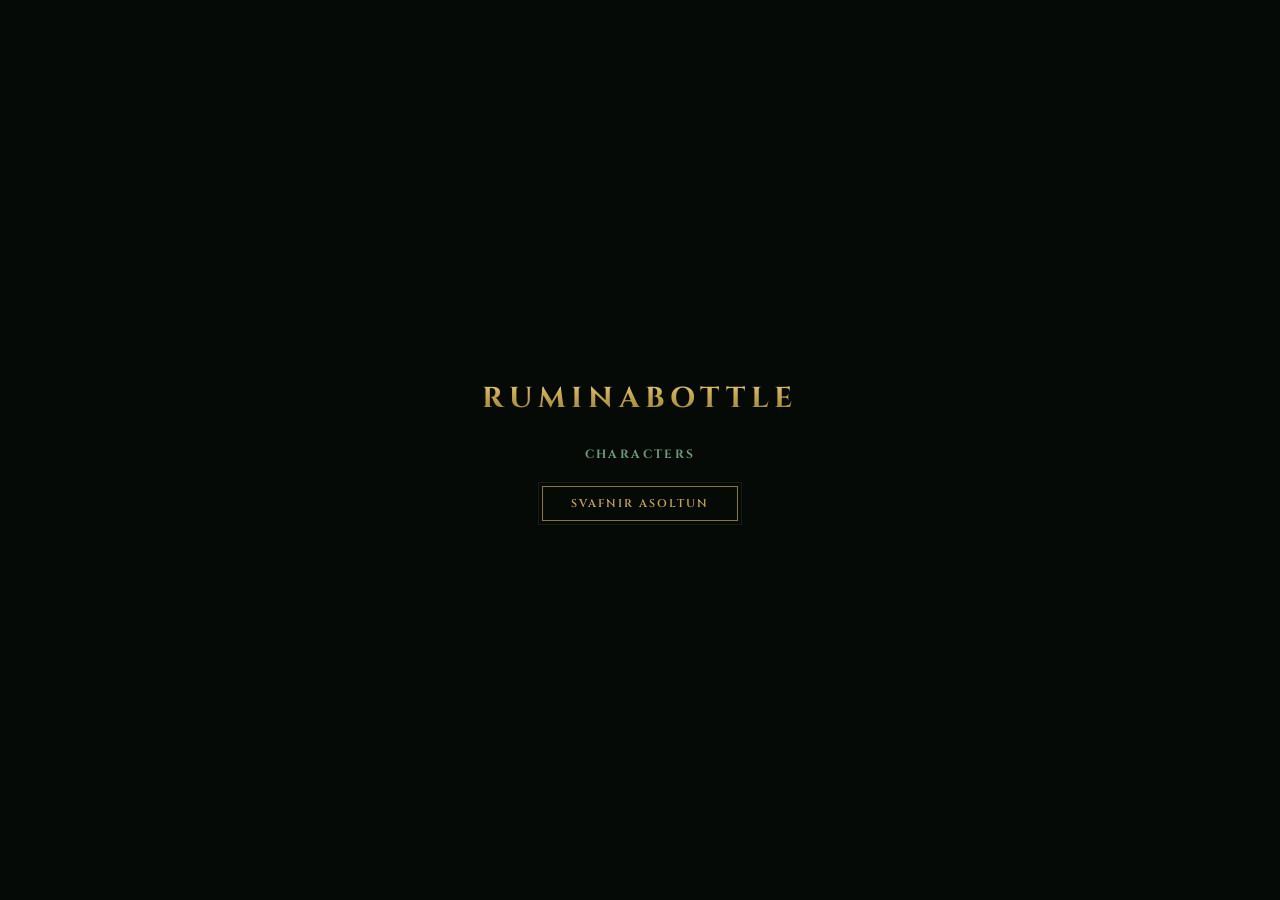
==== index.html @ 7812274e "Initial site with Svafnir character page - Landing page with character directory - Svafnir Asoltun p" ====
<!DOCTYPE html>
<html lang="en">
<head>
  <meta charset="UTF-8">
  <meta name="viewport" content="width=device-width, initial-scale=1.0">
  <title>ruminabottle</title>
  <style>
    @import url('https://fonts.googleapis.com/css2?family=Cinzel:wght@400;600;700&family=Cormorant+Garamond:ital,wght@0,400;0,600;1,400&display=swap');
    *, *::before, *::after { box-sizing: border-box; margin: 0; padding: 0; }
    body {
      background: #060a06;
      color: #d1cdc4;
      font-family: 'Cormorant Garamond', serif;
      min-height: 100vh;
      display: flex;
      align-items: center;
      justify-content: center;
    }
    .container {
      text-align: center;
      padding: 2em;
    }
    h1 {
      font-family: 'Cinzel', serif;
      font-size: 1.8rem;
      letter-spacing: 0.2em;
      text-transform: uppercase;
      background: linear-gradient(180deg, #e8d48b 0%, #c9a84c 40%, #8b7a2e 100%);
      -webkit-background-clip: text;
      -webkit-text-fill-color: transparent;
      background-clip: text;
      margin-bottom: 1em;
    }
    h2 {
      font-family: 'Cinzel', serif;
      font-size: 0.75rem;
      letter-spacing: 0.2em;
      text-transform: uppercase;
      color: #6b9b7a;
      margin-bottom: 2em;
    }
    a {
      display: inline-block;
      font-family: 'Cinzel', serif;
      font-size: 0.7em;
      font-weight: 600;
      letter-spacing: 0.18em;
      text-transform: uppercase;
      text-decoration: none;
      color: #c9a84c;
      border: 1px solid #8b7a2e;
      outline: 1px solid rgba(139, 122, 46, 0.15);
      outline-offset: 3px;
      padding: 0.8em 2.5em;
      transition: all 0.4s ease;
    }
    a:hover {
      border-color: #c9a84c;
      color: #d4bf6a;
      box-shadow: 0 0 20px rgba(201, 168, 76, 0.08), inset 0 0 20px rgba(201, 168, 76, 0.03);
    }
  </style>
</head>
<body>
  <div class="container">
    <h1>ruminabottle</h1>
    <h2>Characters</h2>
    <a href="/characters/svafnir/">Svafnir Asoltun</a>
  </div>
</body>
</html>
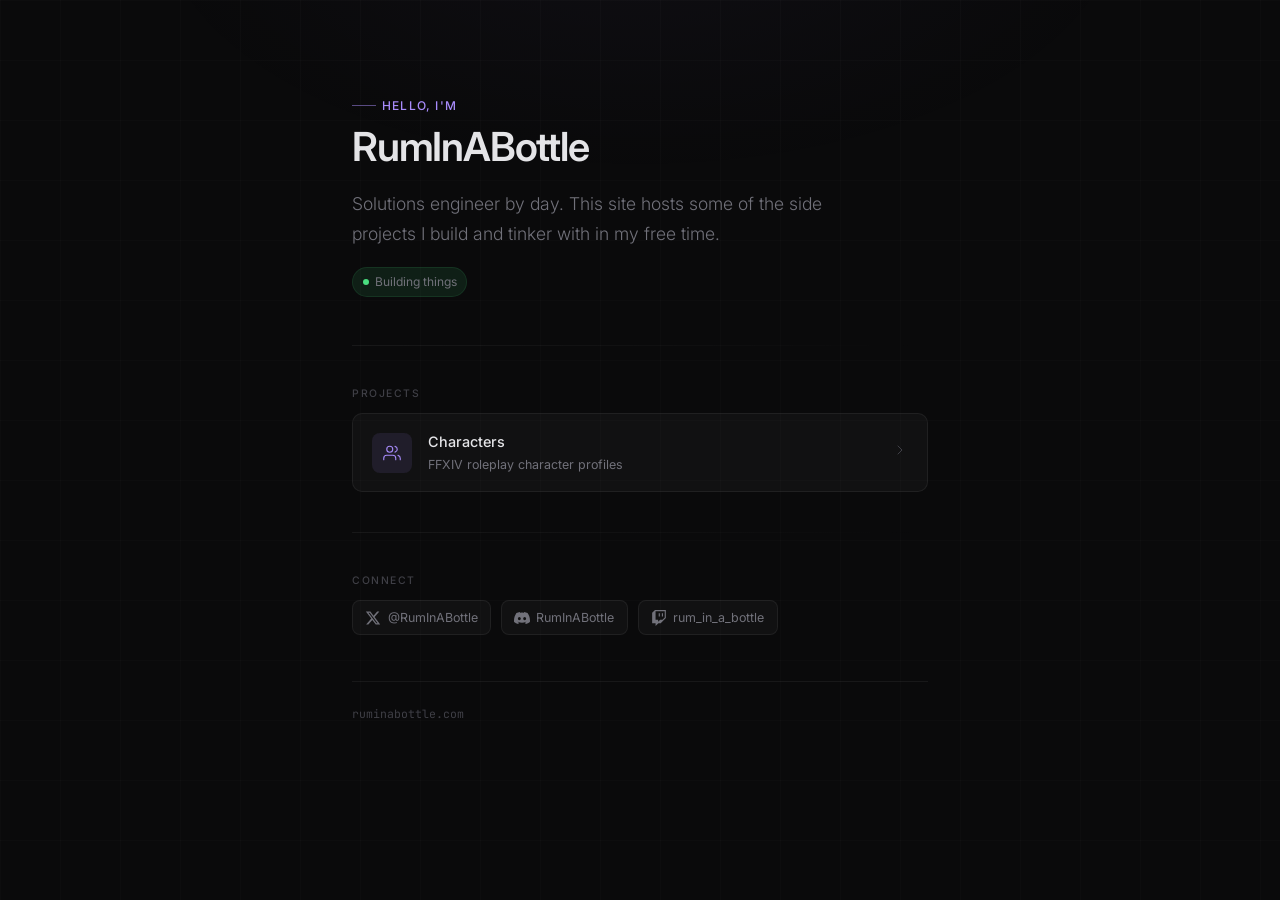
==== commit f1fbe78b: "Add about me landing page and character selector - Modern about me page with socials (X, Discord, Tw" ====
--- a/index.html
+++ b/index.html
@@ -3,69 +3,370 @@
 <head>
   <meta charset="UTF-8">
   <meta name="viewport" content="width=device-width, initial-scale=1.0">
-  <title>ruminabottle</title>
+  <title>RumInABottle</title>
+  <link rel="preconnect" href="https://fonts.googleapis.com">
+  <link href="https://fonts.googleapis.com/css2?family=Inter:wght@300;400;500;600&family=JetBrains+Mono:wght@400&display=swap" rel="stylesheet">
   <style>
-    @import url('https://fonts.googleapis.com/css2?family=Cinzel:wght@400;600;700&family=Cormorant+Garamond:ital,wght@0,400;0,600;1,400&display=swap');
     *, *::before, *::after { box-sizing: border-box; margin: 0; padding: 0; }
+
+    :root {
+      --bg: #0a0a0b;
+      --bg-card: rgba(255, 255, 255, 0.03);
+      --bg-card-hover: rgba(255, 255, 255, 0.06);
+      --border: rgba(255, 255, 255, 0.06);
+      --border-hover: rgba(255, 255, 255, 0.12);
+      --text: #e4e4e7;
+      --text-secondary: #71717a;
+      --text-muted: #3f3f46;
+      --accent: #a78bfa;
+      --accent-dim: rgba(167, 139, 250, 0.1);
+      --green: #4ade80;
+      --green-dim: rgba(74, 222, 128, 0.1);
+    }
+
     body {
-      background: #060a06;
-      color: #d1cdc4;
-      font-family: 'Cormorant Garamond', serif;
+      background: var(--bg);
+      color: var(--text);
+      font-family: 'Inter', -apple-system, sans-serif;
       min-height: 100vh;
+      line-height: 1.6;
+      -webkit-font-smoothing: antialiased;
+    }
+
+    /* Subtle grid background */
+    body::before {
+      content: '';
+      position: fixed;
+      inset: 0;
+      background-image:
+        linear-gradient(rgba(255,255,255,0.015) 1px, transparent 1px),
+        linear-gradient(90deg, rgba(255,255,255,0.015) 1px, transparent 1px);
+      background-size: 60px 60px;
+      pointer-events: none;
+      z-index: 0;
+    }
+
+    /* Gradient glow */
+    body::after {
+      content: '';
+      position: fixed;
+      top: -40%;
+      left: 50%;
+      transform: translateX(-50%);
+      width: 80%;
+      height: 60%;
+      background: radial-gradient(ellipse, rgba(167, 139, 250, 0.04) 0%, transparent 70%);
+      pointer-events: none;
+      z-index: 0;
+    }
+
+    .page {
+      max-width: 640px;
+      margin: 0 auto;
+      padding: 6em 2em 4em;
+      position: relative;
+      z-index: 1;
+    }
+
+    /* Header */
+    .header {
+      margin-bottom: 3em;
+    }
+
+    .greeting {
+      font-size: 0.75rem;
+      font-weight: 500;
+      letter-spacing: 0.1em;
+      text-transform: uppercase;
+      color: var(--accent);
+      margin-bottom: 0.8em;
+      display: flex;
+      align-items: center;
+      gap: 0.5em;
+    }
+
+    .greeting::before {
+      content: '';
+      width: 24px;
+      height: 1px;
+      background: var(--accent);
+      opacity: 0.5;
+    }
+
+    h1 {
+      font-size: 2.5rem;
+      font-weight: 600;
+      letter-spacing: -0.03em;
+      line-height: 1.1;
+      margin-bottom: 0.5em;
+    }
+
+    .bio {
+      font-size: 1.1rem;
+      color: var(--text-secondary);
+      font-weight: 300;
+      max-width: 480px;
+      line-height: 1.7;
+    }
+
+    /* Status indicator */
+    .status {
+      display: inline-flex;
+      align-items: center;
+      gap: 0.5em;
+      font-size: 0.75rem;
+      color: var(--text-secondary);
+      margin-top: 1.5em;
+      padding: 0.4em 0.8em;
+      background: var(--green-dim);
+      border: 1px solid rgba(74, 222, 128, 0.1);
+      border-radius: 100px;
+    }
+
+    .status-dot {
+      width: 6px;
+      height: 6px;
+      background: var(--green);
+      border-radius: 50%;
+      animation: pulse 2s ease-in-out infinite;
+    }
+
+    @keyframes pulse {
+      0%, 100% { opacity: 1; }
+      50% { opacity: 0.4; }
+    }
+
+    /* Divider */
+    .divider {
+      height: 1px;
+      background: linear-gradient(90deg, var(--border), transparent);
+      margin: 2.5em 0;
+    }
+
+    /* Section labels */
+    .section-label {
+      font-size: 0.65rem;
+      font-weight: 500;
+      letter-spacing: 0.15em;
+      text-transform: uppercase;
+      color: var(--text-muted);
+      margin-bottom: 1em;
+    }
+
+    /* Projects / Links */
+    .projects {
+      display: flex;
+      flex-direction: column;
+      gap: 0.75em;
+      margin-bottom: 2.5em;
+    }
+
+    .project-card {
+      display: flex;
+      align-items: center;
+      gap: 1em;
+      padding: 1em 1.2em;
+      background: var(--bg-card);
+      border: 1px solid var(--border);
+      border-radius: 10px;
+      text-decoration: none;
+      color: var(--text);
+      transition: all 0.25s ease;
+    }
+
+    .project-card:hover {
+      background: var(--bg-card-hover);
+      border-color: var(--border-hover);
+      transform: translateY(-1px);
+    }
+
+    .project-icon {
+      width: 40px;
+      height: 40px;
       display: flex;
       align-items: center;
       justify-content: center;
-    }
-    .container {
-      text-align: center;
-      padding: 2em;
-    }
-    h1 {
-      font-family: 'Cinzel', serif;
-      font-size: 1.8rem;
-      letter-spacing: 0.2em;
-      text-transform: uppercase;
-      background: linear-gradient(180deg, #e8d48b 0%, #c9a84c 40%, #8b7a2e 100%);
-      -webkit-background-clip: text;
-      -webkit-text-fill-color: transparent;
-      background-clip: text;
-      margin-bottom: 1em;
-    }
-    h2 {
-      font-family: 'Cinzel', serif;
-      font-size: 0.75rem;
-      letter-spacing: 0.2em;
-      text-transform: uppercase;
-      color: #6b9b7a;
-      margin-bottom: 2em;
-    }
-    a {
-      display: inline-block;
-      font-family: 'Cinzel', serif;
-      font-size: 0.7em;
-      font-weight: 600;
-      letter-spacing: 0.18em;
-      text-transform: uppercase;
+      background: var(--accent-dim);
+      border-radius: 8px;
+      flex-shrink: 0;
+    }
+
+    .project-icon svg {
+      width: 18px;
+      height: 18px;
+      color: var(--accent);
+    }
+
+    .project-info {
+      flex: 1;
+      min-width: 0;
+    }
+
+    .project-name {
+      font-size: 0.9rem;
+      font-weight: 500;
+    }
+
+    .project-desc {
+      font-size: 0.78rem;
+      color: var(--text-secondary);
+      margin-top: 0.15em;
+    }
+
+    .project-arrow {
+      color: var(--text-muted);
+      transition: all 0.25s ease;
+      flex-shrink: 0;
+    }
+
+    .project-arrow svg {
+      width: 16px;
+      height: 16px;
+    }
+
+    .project-card:hover .project-arrow {
+      color: var(--text-secondary);
+      transform: translateX(2px);
+    }
+
+    /* Socials */
+    .socials {
+      display: flex;
+      gap: 0.6em;
+      flex-wrap: wrap;
+    }
+
+    .social-link {
+      display: flex;
+      align-items: center;
+      gap: 0.5em;
+      padding: 0.5em 1em;
+      background: var(--bg-card);
+      border: 1px solid var(--border);
+      border-radius: 8px;
       text-decoration: none;
-      color: #c9a84c;
-      border: 1px solid #8b7a2e;
-      outline: 1px solid rgba(139, 122, 46, 0.15);
-      outline-offset: 3px;
-      padding: 0.8em 2.5em;
-      transition: all 0.4s ease;
-    }
-    a:hover {
-      border-color: #c9a84c;
-      color: #d4bf6a;
-      box-shadow: 0 0 20px rgba(201, 168, 76, 0.08), inset 0 0 20px rgba(201, 168, 76, 0.03);
+      color: var(--text-secondary);
+      font-size: 0.78rem;
+      font-weight: 400;
+      transition: all 0.25s ease;
+    }
+
+    .social-link:hover {
+      background: var(--bg-card-hover);
+      border-color: var(--border-hover);
+      color: var(--text);
+    }
+
+    .social-link svg {
+      width: 16px;
+      height: 16px;
+      flex-shrink: 0;
+    }
+
+    /* Footer */
+    .footer {
+      margin-top: 4em;
+      padding-top: 2em;
+      border-top: 1px solid var(--border);
+      font-size: 0.72rem;
+      color: var(--text-muted);
+      font-family: 'JetBrains Mono', monospace;
+    }
+
+    /* Animations */
+    .fade-in {
+      animation: fadeUp 0.5s ease-out both;
+    }
+
+    .fade-in:nth-child(1) { animation-delay: 0.05s; }
+    .fade-in:nth-child(2) { animation-delay: 0.1s; }
+    .fade-in:nth-child(3) { animation-delay: 0.15s; }
+    .fade-in:nth-child(4) { animation-delay: 0.2s; }
+    .fade-in:nth-child(5) { animation-delay: 0.25s; }
+    .fade-in:nth-child(6) { animation-delay: 0.3s; }
+    .fade-in:nth-child(7) { animation-delay: 0.35s; }
+
+    @keyframes fadeUp {
+      0% { opacity: 0; transform: translateY(10px); }
+      100% { opacity: 1; transform: translateY(0); }
+    }
+
+    /* Scrollbar */
+    ::-webkit-scrollbar { width: 6px; }
+    ::-webkit-scrollbar-track { background: transparent; }
+    ::-webkit-scrollbar-thumb { background: rgba(255,255,255,0.08); border-radius: 3px; }
+
+    @media (max-width: 640px) {
+      .page { padding: 4em 1.5em 3em; }
+      h1 { font-size: 1.8rem; }
+      .socials { gap: 0.5em; }
     }
   </style>
 </head>
 <body>
-  <div class="container">
-    <h1>ruminabottle</h1>
-    <h2>Characters</h2>
-    <a href="/characters/svafnir/">Svafnir Asoltun</a>
+  <div class="page">
+    <header class="header fade-in">
+      <p class="greeting">Hello, I'm</p>
+      <h1>RumInABottle</h1>
+      <p class="bio">Solutions engineer by day. This site hosts some of the side projects I build and tinker with in my free time.</p>
+      <div class="status">
+        <span class="status-dot"></span>
+        Building things
+      </div>
+    </header>
+
+    <div class="divider fade-in"></div>
+
+    <p class="section-label fade-in">Projects</p>
+    <div class="projects fade-in">
+      <a href="/characters/" class="project-card">
+        <div class="project-icon">
+          <svg viewBox="0 0 24 24" fill="none" stroke="currentColor" stroke-width="1.5" stroke-linecap="round" stroke-linejoin="round">
+            <path d="M17 21v-2a4 4 0 0 0-4-4H5a4 4 0 0 0-4 4v2"/>
+            <circle cx="9" cy="7" r="4"/>
+            <path d="M23 21v-2a4 4 0 0 0-3-3.87"/>
+            <path d="M16 3.13a4 4 0 0 1 0 7.75"/>
+          </svg>
+        </div>
+        <div class="project-info">
+          <div class="project-name">Characters</div>
+          <div class="project-desc">FFXIV roleplay character profiles</div>
+        </div>
+        <div class="project-arrow">
+          <svg viewBox="0 0 24 24" fill="none" stroke="currentColor" stroke-width="1.5" stroke-linecap="round" stroke-linejoin="round">
+            <polyline points="9 18 15 12 9 6"/>
+          </svg>
+        </div>
+      </a>
+    </div>
+
+    <div class="divider fade-in"></div>
+
+    <p class="section-label fade-in">Connect</p>
+    <div class="socials fade-in">
+      <a href="https://x.com/RumInABottle" target="_blank" rel="noopener" class="social-link">
+        <svg viewBox="0 0 24 24" fill="currentColor">
+          <path d="M18.244 2.25h3.308l-7.227 8.26 8.502 11.24H16.17l-5.214-6.817L4.99 21.75H1.68l7.73-8.835L1.254 2.25H8.08l4.713 6.231zm-1.161 17.52h1.833L7.084 4.126H5.117z"/>
+        </svg>
+        @RumInABottle
+      </a>
+      <a href="https://discord.com/users/RumInABottle" target="_blank" rel="noopener" class="social-link">
+        <svg viewBox="0 0 24 24" fill="currentColor">
+          <path d="M20.317 4.37a19.791 19.791 0 0 0-4.885-1.515.074.074 0 0 0-.079.037c-.21.375-.444.864-.608 1.25a18.27 18.27 0 0 0-5.487 0 12.64 12.64 0 0 0-.617-1.25.077.077 0 0 0-.079-.037A19.736 19.736 0 0 0 3.677 4.37a.07.07 0 0 0-.032.027C.533 9.046-.32 13.58.099 18.057a.082.082 0 0 0 .031.057 19.9 19.9 0 0 0 5.993 3.03.078.078 0 0 0 .084-.028 14.09 14.09 0 0 0 1.226-1.994.076.076 0 0 0-.041-.106 13.107 13.107 0 0 1-1.872-.892.077.077 0 0 1-.008-.128 10.2 10.2 0 0 0 .372-.292.074.074 0 0 1 .077-.01c3.928 1.793 8.18 1.793 12.062 0a.074.074 0 0 1 .078.01c.12.098.246.198.373.292a.077.077 0 0 1-.006.127 12.299 12.299 0 0 1-1.873.892.077.077 0 0 0-.041.107c.36.698.772 1.362 1.225 1.993a.076.076 0 0 0 .084.028 19.839 19.839 0 0 0 6.002-3.03.077.077 0 0 0 .032-.054c.5-5.177-.838-9.674-3.549-13.66a.061.061 0 0 0-.031-.03zM8.02 15.33c-1.183 0-2.157-1.085-2.157-2.419 0-1.333.956-2.419 2.157-2.419 1.21 0 2.176 1.096 2.157 2.42 0 1.333-.956 2.418-2.157 2.418zm7.975 0c-1.183 0-2.157-1.085-2.157-2.419 0-1.333.956-2.419 2.157-2.419 1.21 0 2.176 1.096 2.157 2.42 0 1.333-.947 2.418-2.157 2.418z"/>
+        </svg>
+        RumInABottle
+      </a>
+      <a href="https://twitch.tv/rum_in_a_bottle" target="_blank" rel="noopener" class="social-link">
+        <svg viewBox="0 0 24 24" fill="currentColor">
+          <path d="M11.571 4.714h1.715v5.143H11.57zm4.715 0H18v5.143h-1.714zM6 0L1.714 4.286v15.428h5.143V24l4.286-4.286h3.428L22.286 12V0zm14.571 11.143l-3.428 3.428h-3.429l-3 3v-3H6.857V1.714h13.714z"/>
+        </svg>
+        rum_in_a_bottle
+      </a>
+    </div>
+
+    <footer class="footer fade-in">
+      <p>ruminabottle.com</p>
+    </footer>
   </div>
 </body>
 </html>
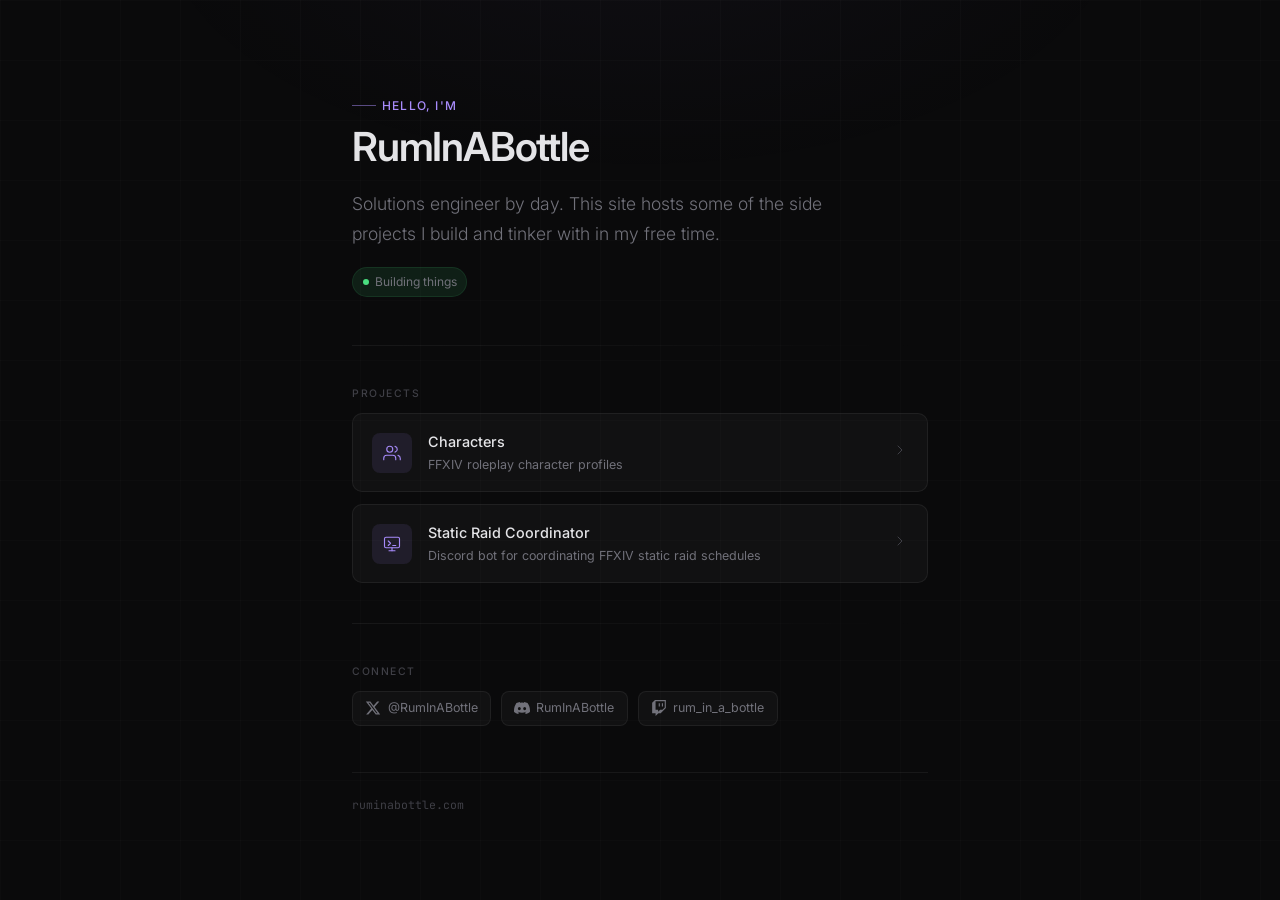
==== commit c78cc748: "Add Static Raid Coordinator project card to homepage Co-Authored-By: Claude Opus 4.6 (1M context) <n" ====
--- a/index.html
+++ b/index.html
@@ -338,6 +338,26 @@
           </svg>
         </div>
       </a>
+      <a href="https://github.com/ruminabottle/static-raid-coordinator" target="_blank" rel="noopener" class="project-card">
+        <div class="project-icon">
+          <svg viewBox="0 0 24 24" fill="none" stroke="currentColor" stroke-width="1.5" stroke-linecap="round" stroke-linejoin="round">
+            <rect x="2" y="3" width="20" height="14" rx="2" ry="2"/>
+            <line x1="8" y1="21" x2="16" y2="21"/>
+            <line x1="12" y1="17" x2="12" y2="21"/>
+            <path d="M7 8l3 3-3 3"/>
+            <line x1="13" y1="14" x2="17" y2="14"/>
+          </svg>
+        </div>
+        <div class="project-info">
+          <div class="project-name">Static Raid Coordinator</div>
+          <div class="project-desc">Discord bot for coordinating FFXIV static raid schedules</div>
+        </div>
+        <div class="project-arrow">
+          <svg viewBox="0 0 24 24" fill="none" stroke="currentColor" stroke-width="1.5" stroke-linecap="round" stroke-linejoin="round">
+            <polyline points="9 18 15 12 9 6"/>
+          </svg>
+        </div>
+      </a>
     </div>
 
     <div class="divider fade-in"></div>
